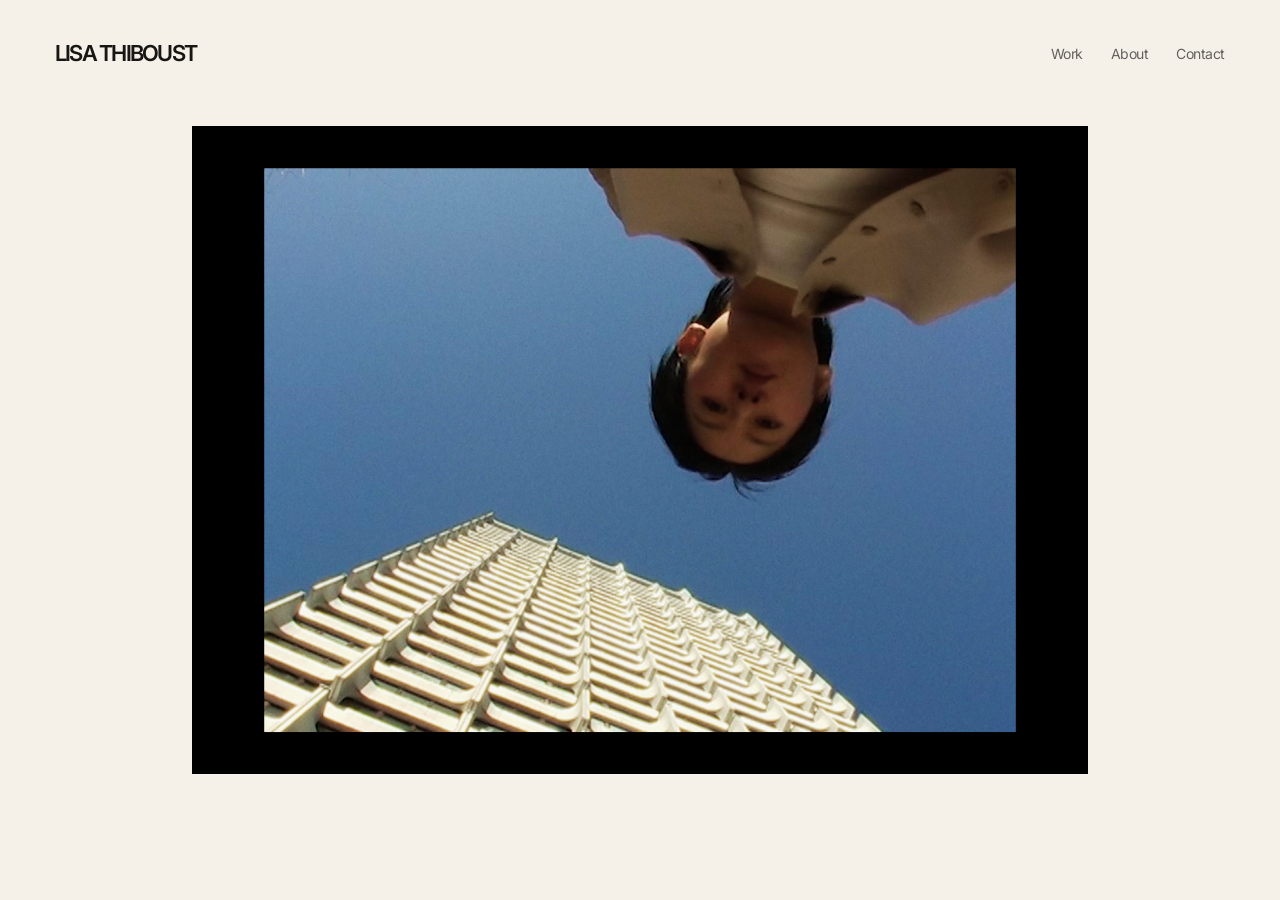
==== index.html @ 58fd214e "Mise en ligne du site" ====
<!DOCTYPE html>
<html lang="fr">

<head>
    <meta charset="UTF-8">
    <meta name="viewport" content="width=device-width, initial-scale=1.0">

    <title>LISA THIBOUST — Colorist</title>

    <link rel="stylesheet" href="css/style.css">

    <!-- Temporary font - will be refined later -->
    <link rel="preconnect" href="https://fonts.googleapis.com">
    <link rel="preconnect" href="https://fonts.gstatic.com" crossorigin>
    <link href="https://fonts.googleapis.com/css2?family=Inter:wght@300;400;500&display=swap" rel="stylesheet">

</head>


<body>


    <!-- NAVIGATION -->

    <header class="nav">

        <a href="index.html" class="logo">
            LISA THIBOUST
        </a>


    
<nav class="nav-links">

    <div class="nav-dropdown">
        <button class="nav-dropdown-button">Work</button>

        <div class="nav-dropdown-menu">
            <a href="color-grading.html">Color Grading</a>
            <a href="photography.html">Photography</a>
        </div>
    </div>

    <a href="about.html">About</a>
    <a href="contact.html">Contact</a>

</nav>
    </header>



    <!-- HERO -->

    <main>

        <section class="hero">

            <div class="hero-image">

                <img src="images/home/hero.jpg" alt="Lisa color grading portfolio">

            </div>

        </section>


    </main>


</body>

</html>
---- css/style.css ----
/* =========================================
   LISA PORTFOLIO V2
   Global style
========================================= */


/* RESET */

* {
    margin: 0;
    padding: 0;
    box-sizing: border-box;
}


html {
    scroll-behavior: smooth;
}


body {
    background: #F5F1E8;
    color: #171614;
    font-family: "Inter", Arial, sans-serif;
    font-weight: 400;
    letter-spacing: -0.03em;
}


a {
    color: inherit;
    text-decoration: none;
}


/* NAVIGATION */

.nav {

    position: fixed;
    top: 0;
    left: 0;

    width: 100%;

    display: flex;
    justify-content: space-between;
    align-items: center;

    padding: 40px 55px;

    z-index: 10;
}


.logo {

    font-size: 22px;
    font-weight: 600;
    letter-spacing: -0.08em;
    transition: opacity .25s ease;

}

.logo:hover{

    opacity:.7;

}



.nav-links {

    display: flex;
    gap: 28px;

}


.nav-links a {

    font-size: 14px;
    opacity: 0.65;

    transition: opacity 0.3s ease;

}


.nav-links a:hover {

    opacity: 1;

}


/* HOME IMAGE */

.hero {

    min-height: 100vh;

    display: flex;
    justify-content: center;
    align-items: center;

}


.hero-image {

    width: 70vw;
    height: 72vh;

}


.hero-image img {

    width: 100%;
    height: 100%;

    object-fit: cover;

}


/* MOBILE */

@media (max-width: 800px) {


    .nav {

        padding: 25px 20px;

    }


    .nav-links {

        gap: 18px;

    }


    .hero-image {

        width: 90vw;
        height: 65vh;

    }

}

/* WORK DROPDOWN */

    .nav-dropdown {
    position: relative;
    display: flex;
    align-items: center;
}

.nav-dropdown-button {
    border: none;
    background: none;
    color: inherit;
    font-family: inherit;
    font-size: 14px;
    font-weight: 400;
    letter-spacing: inherit;
    opacity: 0.65;

    cursor: pointer;
    padding: 0;
    margin: 0;

    transition: opacity 0.3s ease;
}

.nav-dropdown-button:hover {
    opacity: 1;
}

.nav-dropdown-menu {
    position: absolute;
    top: 100%;
    left: 50%;
    transform: translateX(-50%) translateY(8px);

    min-width: 150px;
    padding-top: 15px;

    opacity: 0;
    visibility: hidden;
    transition: opacity 0.25s ease, transform 0.25s ease;
}

.nav-dropdown-menu a {
    display: block;
    padding: 5px 0;

    color: inherit;
    text-decoration: none;
    font-size: 13px;
    white-space: nowrap;
}

/* ouverture au survol */

.nav-dropdown:hover .nav-dropdown-menu {
    opacity: 1;
    visibility: visible;
    transform: translateX(-50%) translateY(0);
}
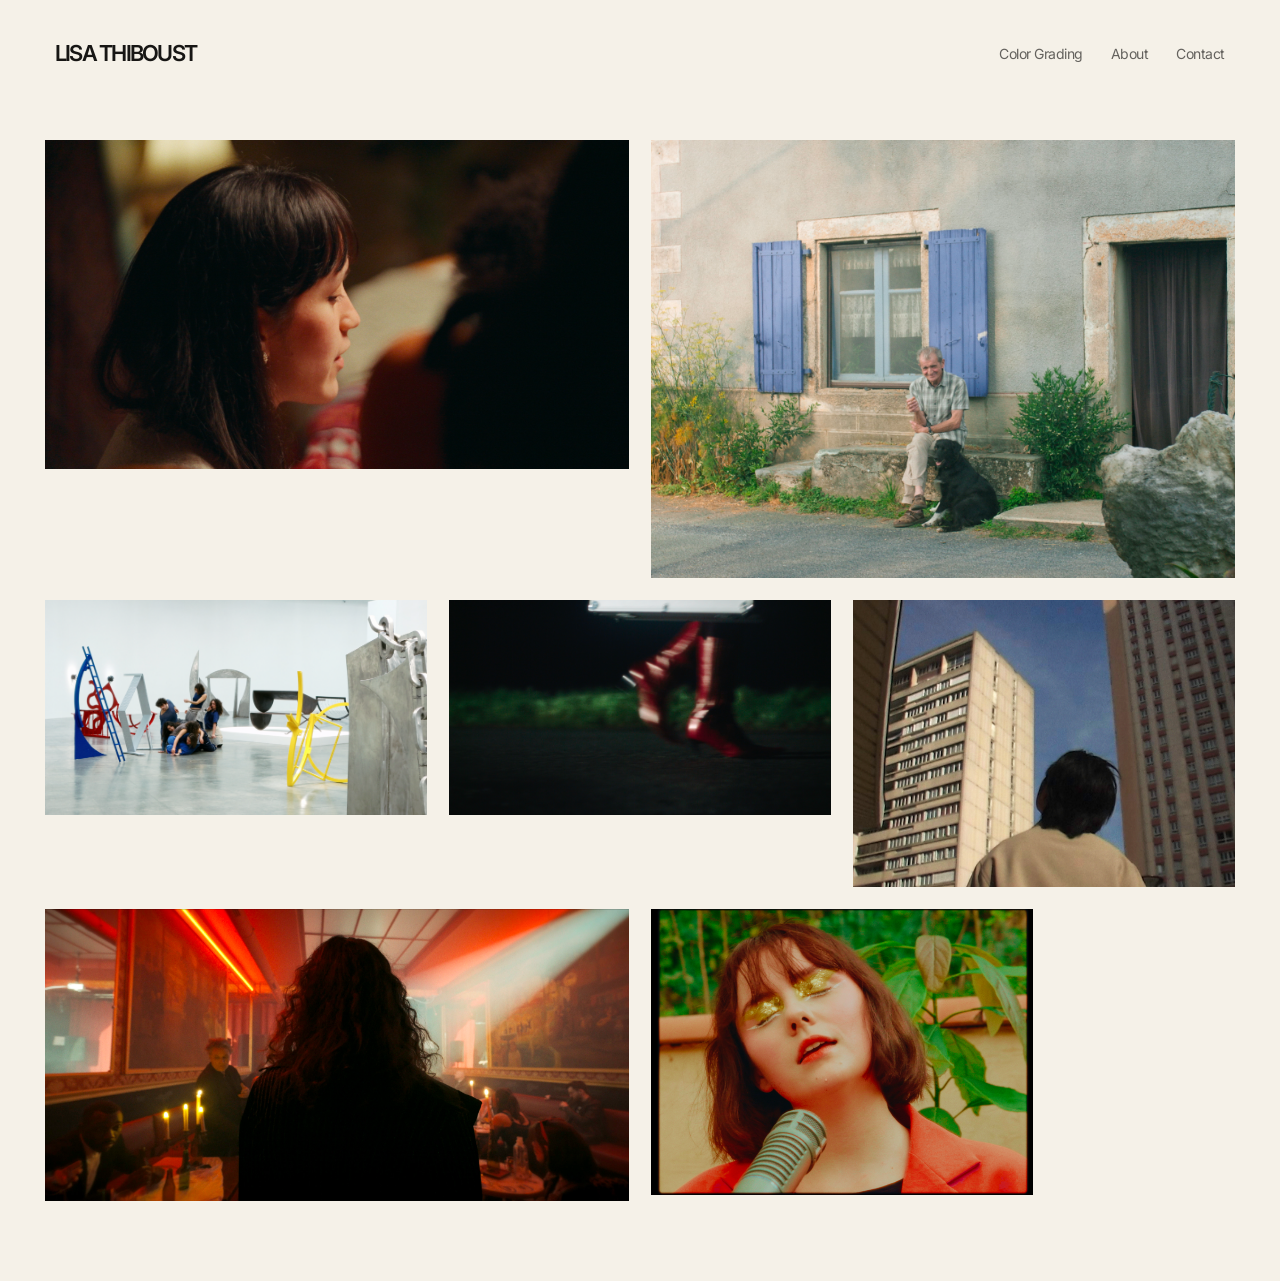
==== commit 1e2ca55f: "Update index.html" ====
--- a/index.html
+++ b/index.html
@@ -2,14 +2,15 @@
 <html lang="fr">
 
 <head>
+
     <meta charset="UTF-8">
     <meta name="viewport" content="width=device-width, initial-scale=1.0">
 
-    <title>LISA THIBOUST — Colorist</title>
+    <title>Work — LISA THIBOUST</title>
 
     <link rel="stylesheet" href="css/style.css">
-
-    <!-- Temporary font - will be refined later -->
+    <link rel="stylesheet" href="css/work.css">
+
     <link rel="preconnect" href="https://fonts.googleapis.com">
     <link rel="preconnect" href="https://fonts.gstatic.com" crossorigin>
     <link href="https://fonts.googleapis.com/css2?family=Inter:wght@300;400;500&display=swap" rel="stylesheet">
@@ -20,53 +21,184 @@
 <body>
 
 
-    <!-- NAVIGATION -->
-
-    <header class="nav">
-
-        <a href="index.html" class="logo">
-            LISA THIBOUST
-        </a>
-
-
-    
+<header class="nav">
+
+    <a href="index.html" class="logo">
+        LISA THIBOUST
+    </a>
+
+
+   
 <nav class="nav-links">
-
-    <div class="nav-dropdown">
-        <button class="nav-dropdown-button">Work</button>
-
-        <div class="nav-dropdown-menu">
-            <a href="color-grading.html">Color Grading</a>
-            <a href="photography.html">Photography</a>
-        </div>
-    </div>
-
+        
+    <a href="color-grading.html">Color Grading</a>
     <a href="about.html">About</a>
     <a href="contact.html">Contact</a>
 
 </nav>
-    </header>
-
-
-
-    <!-- HERO -->
-
-    <main>
-
-        <section class="hero">
-
-            <div class="hero-image">
-
-                <img src="images/home/hero.jpg" alt="Lisa color grading portfolio">
-
-            </div>
-
-        </section>
-
-
-    </main>
-
-
-</body>
-
-</html>
+
+</header>
+
+
+
+<main class="work-page">
+
+
+ <section class="work-grid">
+
+
+<!-- FACE À MOI-->
+
+<a href="projects/fam.html" class="project wide r16">
+
+    <div class="image-container">
+
+        <img src="images/work/fam.jpg" alt="FAM">
+
+        <div class="project-info">
+
+            <h2>FACE À MOI</h2>
+
+            <p>Documentary Series</p>
+
+        </div>
+
+    </div>
+
+</a>
+
+<!-- JACK -->
+
+<a href="projects/jack.html" class="project wide r43">
+
+    <div class="image-container">
+
+        <img src="images/work/jack.jpg" alt="Important Jack">
+
+        <div class="project-info">
+
+            <h2>JACK</h2>
+
+            <p>Short Film</p>
+
+        </div>
+
+    </div>
+
+</a>
+
+
+<!-- PALAIS DE TOKYO -->
+
+<a href="projects/palais-de-tokyo.html" class="project r16">
+
+    <div class="image-container">
+
+        <img src="images/work/palais-de-tokyo.jpg" alt="Palais de Tokyo">
+
+        <div class="project-info">
+
+            <h2>PALAIS DE TOKYO</h2>
+
+            <p>Performance Film</p>
+
+        </div>
+
+    </div>
+
+</a>
+
+
+<!-- ROSES IN THE BATHROOM -->
+
+<a href="projects/roses-in-the-bathroom.html" class="project r16">
+
+    <div class="image-container">
+
+        <img src="images/work/roses-in-the-bathroom.jpg" alt="Rosés in the Bathroom">
+
+        <div class="project-info">
+
+            <h2>ROSES IN THE BATHROOM</h2>
+
+            <p>Music Video</p>
+
+        </div>
+
+    </div>
+
+</a>
+
+
+
+<!-- FILTHY LEOPARD -->
+
+<a href="projects/filthy-leopard.html" class="project wide r21">
+
+    <div class="image-container">
+
+        <img src="images/work/filthy-leopard.jpg" alt="Filthy Leopard">
+
+        <div class="project-info">
+
+            <h2>FILTHY LEOPARD</h2>
+
+            <p>Music Video</p>
+
+        </div>
+
+    </div>
+
+</a>
+
+
+
+
+
+<!-- RIVIERE EN FEU -->
+
+<a href="projects/riviere-en-feu.html" class="project r43">
+
+    <div class="image-container">
+
+        <img src="images/work/riviere-en-feu.jpg" alt="Rivière en feu">
+
+        <div class="project-info">
+
+            <h2>RIVIÈRE EN FEU</h2>
+
+            <p>Music Video</p>
+
+        </div>
+
+    </div>
+
+</a>
+
+
+
+<!-- RAYON GAIA -->
+
+<a href="projects/rayon-gaia.html" class="project r43">
+
+    <div class="image-container">
+
+        <img src="images/work/rayon-gaia.jpg" alt="Rayon Gaia">
+
+        <div class="project-info">
+
+            <h2>RAYON GAIA</h2>
+
+            <p>Music Video</p>
+
+        </div>
+
+    </div>
+
+</a>
+
+
+
+
+</section>
+
--- a/css/work.css
+++ b/css/work.css
@@ -0,0 +1,288 @@
+/* =========================================
+   WORK PAGE
+========================================= */
+
+
+.work-page {
+
+    padding: 140px 45px 80px;
+
+}
+
+
+
+/* =========================================
+   GRID
+========================================= */
+
+
+.work-grid {
+
+    display:grid;
+
+    grid-template-columns:repeat(6, 1fr);
+
+    gap:22px;
+
+    align-items:start;
+
+    grid-auto-flow:dense;
+
+}
+
+
+
+/* =========================================
+   PROJECT
+========================================= */
+
+
+.project {
+
+    display:block;
+
+    text-decoration:none;
+
+    color:#F8F5EE;
+
+}
+
+
+
+/* Taille normale */
+
+.project{
+
+    grid-column:span 2;
+
+}
+
+/* Un peu plus grand */
+
+.project.wide{
+
+    grid-column:span 3;
+
+}
+
+/* Projet principal */
+
+.project.large{
+
+    grid-column:span 4;
+
+}
+
+
+
+/* =========================================
+   IMAGE CONTAINER
+========================================= */
+
+
+.image-container {
+
+    position:relative;
+
+    overflow:hidden;
+
+    width:100%;
+
+}
+
+
+
+/* =========================================
+   RATIOS
+========================================= */
+
+
+.r16 .image-container {
+
+    aspect-ratio:16 / 9;
+
+}
+
+
+.r43 .image-container {
+
+    aspect-ratio:4 / 3;
+
+}
+
+
+.r21 .image-container {
+
+    aspect-ratio:2 / 1;
+
+}
+
+
+.scope .image-container {
+
+    aspect-ratio:2.39 / 1;
+
+}
+
+
+.portrait .image-container {
+
+    aspect-ratio:3 / 4;
+
+}
+
+
+
+/* =========================================
+   IMAGE
+========================================= */
+
+
+.image-container img {
+
+    width:100%;
+
+    height:100%;
+
+    object-fit:cover;
+
+    display:block;
+
+    transition:transform .7s ease;
+
+}
+
+
+.image-container:hover img {
+
+    transform:scale(1.03);
+
+}
+
+
+
+/* =========================================
+   HOVER TEXT
+========================================= */
+
+
+.project-info {
+
+    position:absolute;
+
+    inset:0;
+
+    display:flex;
+
+    flex-direction:column;
+
+    justify-content:flex-end;
+
+    padding:25px;
+
+
+    background:linear-gradient(
+        to top,
+        rgba(0,0,0,.65),
+        rgba(0,0,0,.15),
+        transparent
+    );
+
+
+    opacity:0;
+
+    transition:opacity .35s ease;
+
+}
+
+
+
+.image-container:hover .project-info {
+
+    opacity:1;
+
+}
+
+
+
+.project-info h2 {
+
+    font-size:17px;
+
+    font-weight:500;
+
+    letter-spacing:-0.03em;
+
+    margin:0;
+
+}
+
+
+
+.project-info p {
+
+    margin-top:5px;
+
+    font-size:13px;
+
+    opacity:.8;
+
+}
+
+
+
+/* =========================================
+   MOBILE
+========================================= */
+
+
+@media(max-width:900px){
+
+
+    .work-grid {
+
+        grid-template-columns:repeat(2,1fr);
+
+    }
+
+
+    
+.project,
+.project.wide,
+.project.large{
+
+    grid-column:span 2;
+
+}
+
+}
+
+
+
+@media(max-width:600px){
+
+
+    .work-page {
+
+        padding:110px 20px 50px;
+
+    }
+
+
+    .work-grid {
+
+        grid-template-columns:1fr;
+
+    }
+
+
+.project,
+.project.wide,
+.project.large{
+
+    grid-column:span 1;
+
+}
+
+            
+}
